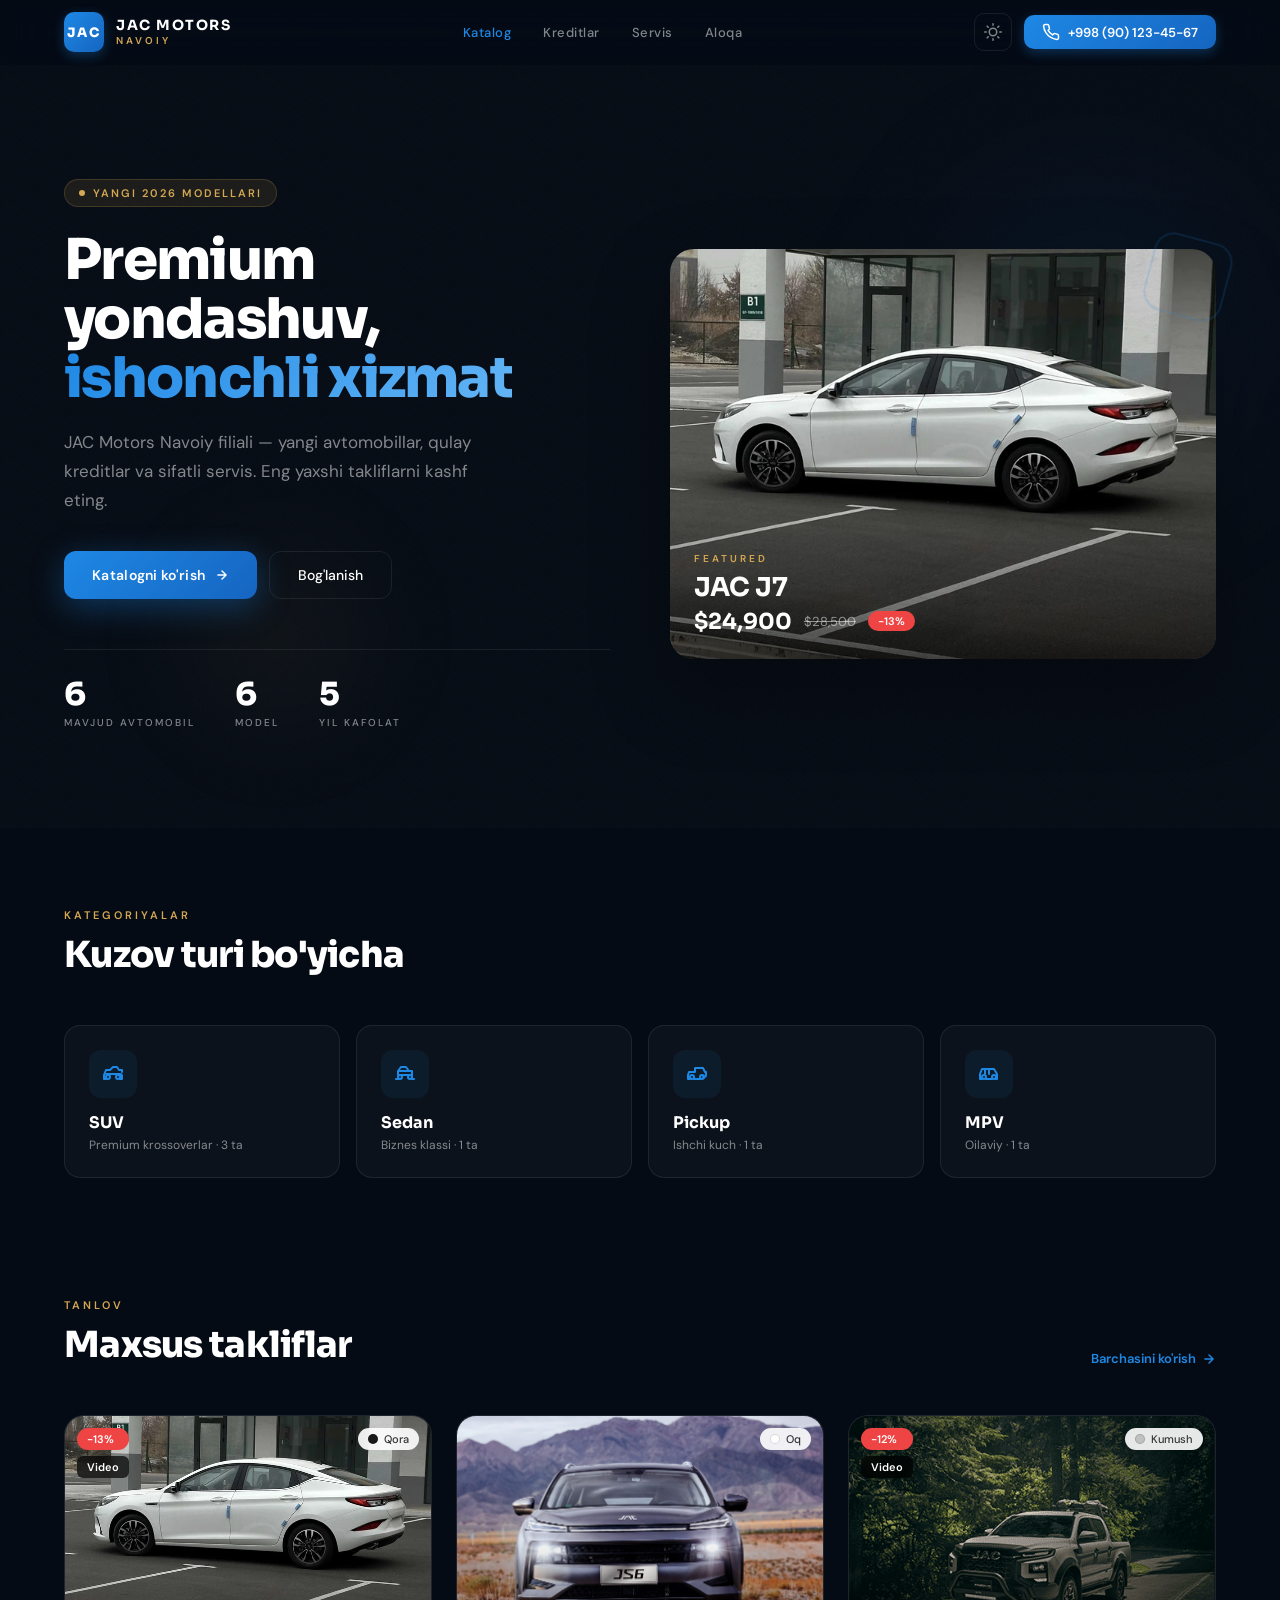
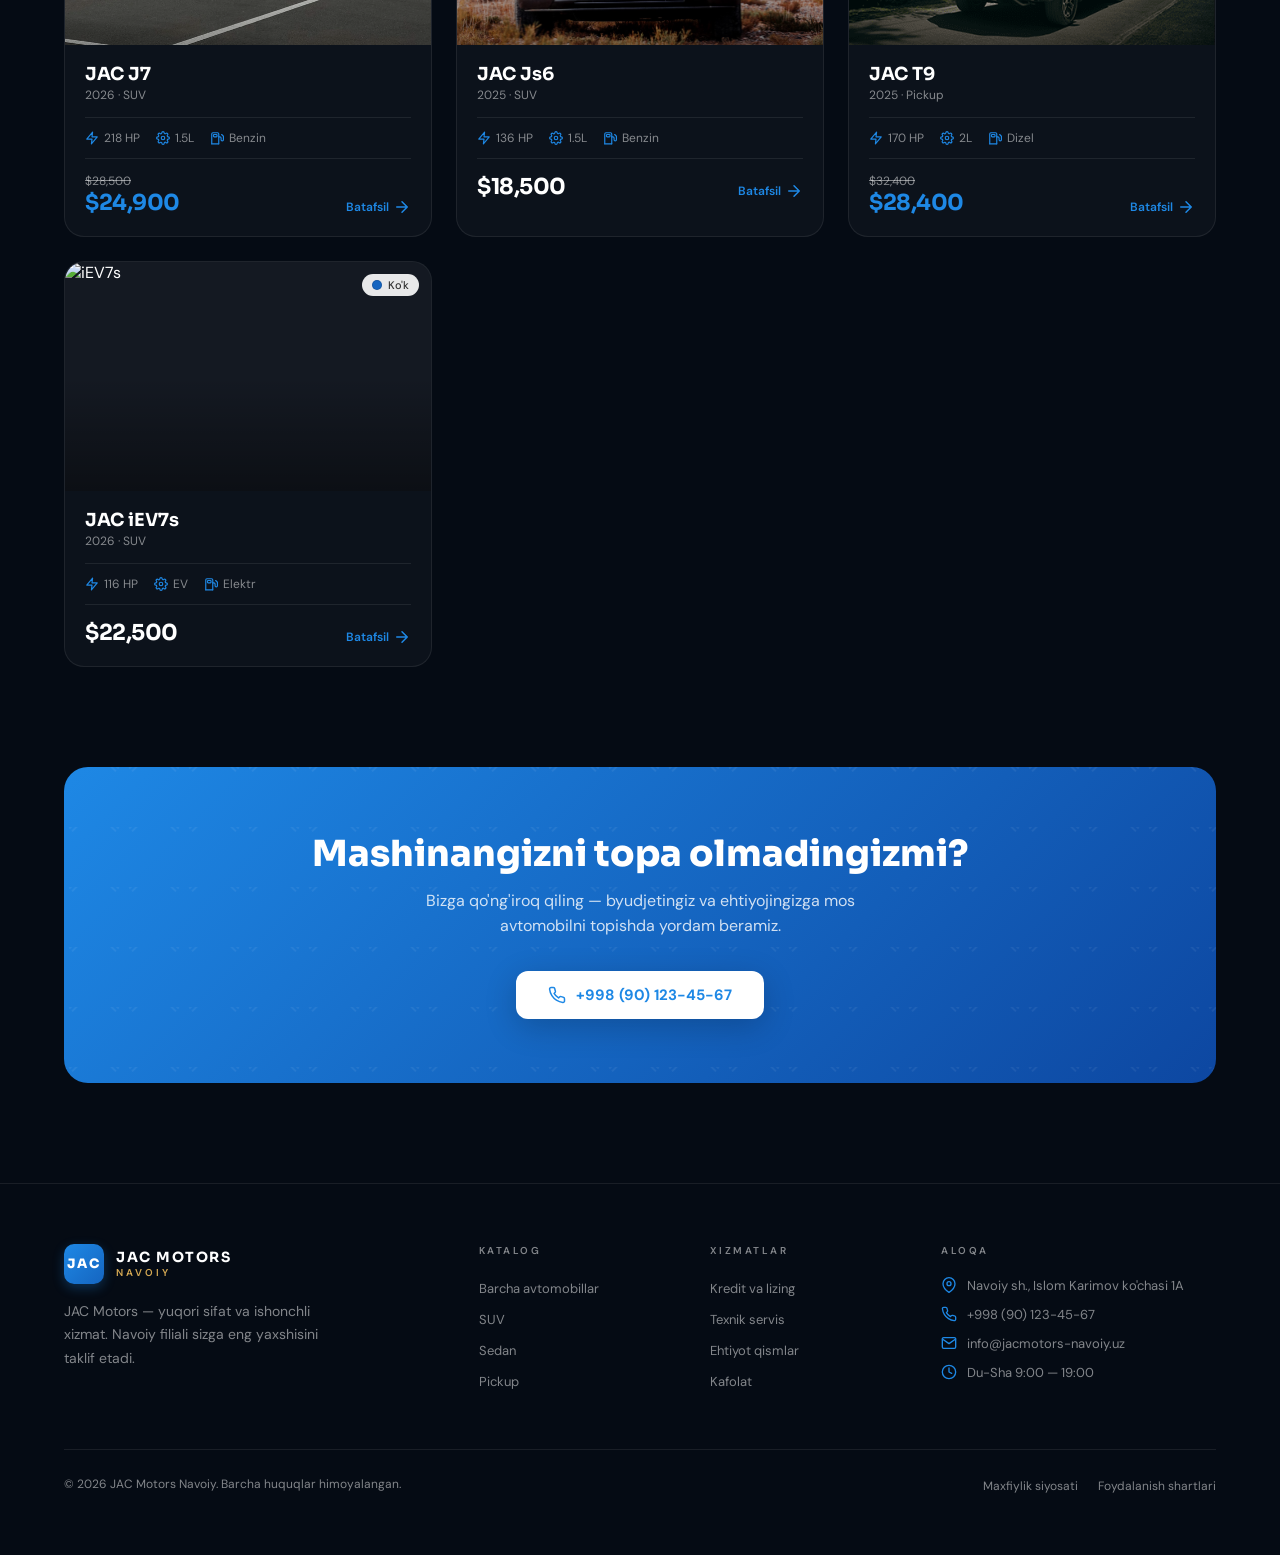
==== index.html @ 4b91e2b8 "Initial commit" ====
<!DOCTYPE html>
<html lang="uz">
<head>
  <meta charset="UTF-8">
  <meta name="viewport" content="width=device-width, initial-scale=1.0">
  <title>JAC Motors Navoiy — Premium avtomobillar</title>
  <meta name="description" content="JAC Motors Navoiy filiali — yangi avtomobillar, kredit, lizing va sifatli xizmat.">
  <link rel="stylesheet" href="assets/css/style.css">
  <script>if(localStorage.getItem('theme')==='light')document.body.classList.add('light');</script>
</head>
<body>

  <!-- NAV -->
  <nav class="nav" id="nav">
    <div class="container nav-inner">
      <a href="index.html" class="logo">
        <div class="logo-icon"><span>JAC</span></div>
        <div class="logo-text"><p>JAC MOTORS</p><p>NAVOIY</p></div>
      </a>
      <div class="nav-links">
        <a href="catalog.html" class="active">Katalog</a>
        <a href="#">Kreditlar</a>
        <a href="#">Servis</a>
        <a href="#">Aloqa</a>
      </div>
      <div class="nav-right">
        <button class="theme-btn" id="theme-btn" onclick="toggleTheme()"></button>
        <a href="tel:+998901234567" class="phone-btn" id="phone-btn"></a>
        <button class="mobile-toggle" onclick="toggleMobileMenu()" id="menu-toggle"></button>
      </div>
    </div>
    <div class="container"><div class="mobile-menu" id="mobile-menu">
      <a href="catalog.html" class="active">Katalog</a>
      <a href="#">Kreditlar</a>
      <a href="#">Servis</a>
      <a href="#">Aloqa</a>
    </div></div>
  </nav>

  <!-- HERO -->
  <section class="hero">
    <div class="hero-orb hero-orb-1"></div>
    <div class="hero-orb hero-orb-2"></div>
    <div class="noise-overlay"></div>
    <div class="container">
      <div class="hero-grid">
        <div>
          <div class="anim-1">
            <div class="hero-badge"><span class="dot"></span><span>YANGI 2026 MODELLARI</span></div>
          </div>
          <h1 class="anim-2">Premium<br>yondashuv,<br><span class="gradient">ishonchli xizmat</span></h1>
          <p class="hero-desc anim-3">JAC Motors Navoiy filiali — yangi avtomobillar, qulay kreditlar va sifatli servis. Eng yaxshi takliflarni kashf eting.</p>
          <div class="hero-buttons anim-4">
            <a href="catalog.html" class="btn-primary">Katalogni ko'rish <svg class="icon icon-sm" viewBox="0 0 24 24"><path d="M5 12h14M12 5l7 7-7 7" stroke="currentColor" fill="none" stroke-width="2.5" stroke-linecap="round" stroke-linejoin="round"/></svg></a>
            <a href="tel:+998901234567" class="btn-outline">Bog'lanish</a>
          </div>
          <div class="hero-stats anim-5">
            <div><p class="stat-val" id="stat-total">6</p><p class="stat-lbl">MAVJUD AVTOMOBIL</p></div>
            <div><p class="stat-val">6</p><p class="stat-lbl">MODEL</p></div>
            <div><p class="stat-val">5</p><p class="stat-lbl">YIL KAFOLAT</p></div>
          </div>
        </div>
        <div style="position:relative">
          <div class="hero-image">
            <img id="hero-img" src="" alt="JAC JS6 Pro">
            <div class="overlay"></div>
            <div class="info">
              <p class="tag">FEATURED</p>
              <h3 id="hero-name">—</h3>
              <div class="price-row">
                <span class="price-new" id="hero-price">—</span>
                <span class="price-old" id="hero-old">—</span>
                <span class="disc-badge" id="hero-disc"></span>
              </div>
            </div>
          </div>
          <div class="hero-corner"></div>
        </div>
      </div>
    </div>
  </section>

  <!-- CATEGORIES -->
  <section style="padding:80px 0" class="reveal">
    <div class="container">
      <p class="section-label">KATEGORIYALAR</p>
      <h2 class="section-title" style="margin-bottom:48px">Kuzov turi bo'yicha</h2>
      <div class="cat-grid" id="cat-grid"></div>
    </div>
  </section>

  <!-- FEATURED CARS -->
  <section style="padding:40px 0 100px" class="reveal">
    <div class="container">
      <div style="display:flex;justify-content:space-between;align-items:flex-end;margin-bottom:48px;flex-wrap:wrap;gap:12px">
        <div><p class="section-label">TANLOV</p><h2 class="section-title">Maxsus takliflar</h2></div>
        <a href="catalog.html" style="font-size:13px;color:var(--accent);font-weight:600;display:flex;align-items:center;gap:6px">
          Barchasini ko'rish <svg class="icon icon-sm" viewBox="0 0 24 24"><path d="M5 12h14M12 5l7 7-7 7" stroke="currentColor" fill="none" stroke-width="2.5" stroke-linecap="round" stroke-linejoin="round"/></svg>
        </a>
      </div>
      <div class="cars-grid" id="featured-grid"></div>
    </div>
  </section>

  <!-- CTA -->
  <section style="padding:0 0 100px" class="reveal">
    <div class="container">
      <div class="cta">
        <div class="cta-pattern"></div>
        <h2>Mashinangizni topa olmadingizmi?</h2>
        <p>Bizga qo'ng'iroq qiling — byudjetingiz va ehtiyojingizga mos avtomobilni topishda yordam beramiz.</p>
        <a href="tel:+998901234567" class="cta-btn" id="cta-btn"></a>
      </div>
    </div>
  </section>

  <!-- FOOTER -->
  <footer class="footer">
    <div class="container">
      <div class="footer-grid">
        <div>
          <div class="logo" style="margin-bottom:16px">
            <div class="logo-icon"><span>JAC</span></div>
            <div class="logo-text"><p>JAC MOTORS</p><p>NAVOIY</p></div>
          </div>
          <p style="font-size:14px;color:var(--text-muted);line-height:1.7;max-width:280px">JAC Motors — yuqori sifat va ishonchli xizmat. Navoiy filiali sizga eng yaxshisini taklif etadi.</p>
        </div>
        <div>
          <h4>KATALOG</h4>
          <ul><li><a href="catalog.html">Barcha avtomobillar</a></li><li><a href="catalog.html?body_type=suv">SUV</a></li><li><a href="catalog.html?body_type=sedan">Sedan</a></li><li><a href="catalog.html?body_type=pickup">Pickup</a></li></ul>
        </div>
        <div>
          <h4>XIZMATLAR</h4>
          <ul><li><a href="#">Kredit va lizing</a></li><li><a href="#">Texnik servis</a></li><li><a href="#">Ehtiyot qismlar</a></li><li><a href="#">Kafolat</a></li></ul>
        </div>
        <div>
          <h4>ALOQA</h4>
          <ul class="footer-contact" id="footer-contact"></ul>
        </div>
      </div>
      <div class="footer-bottom">
        <p>&copy; 2026 JAC Motors Navoiy. Barcha huquqlar himoyalangan.</p>
        <div><a href="#">Maxfiylik siyosati</a><a href="#">Foydalanish shartlari</a></div>
      </div>
    </div>
  </footer>

  <script src="assets/js/icons.js"></script>
  <script src="assets/js/data.js"></script>
  <script src="assets/js/main.js"></script>
  <script>
    document.addEventListener('DOMContentLoaded', () => {
      // Nav buttons
      document.getElementById('phone-btn').innerHTML = `${icon('phone')} <span class="phone-text">+998 (90) 123-45-67</span>`;
      document.getElementById('menu-toggle').innerHTML = icon('menu');
      document.getElementById('cta-btn').innerHTML = `${icon('phone')} +998 (90) 123-45-67`;

      // Hero featured car
      const hero = CARS.find(c => c.featured);
      if (hero) {
        document.getElementById('hero-img').src = hero.img;
        document.getElementById('hero-name').textContent = `${hero.brand} ${hero.model}`;
        document.getElementById('hero-price').textContent = fmt(finalPrice(hero));
        document.getElementById('hero-old').textContent = hero.discount ? fmt(hero.price) : '';
        document.getElementById('hero-disc').textContent = hero.discount ? `−${disc(hero)}%` : '';
        if (!hero.discount) document.getElementById('hero-disc').style.display = 'none';
      }

      // Categories with SVG icons
      const cats = [
        { name:"SUV", slug:"suv", desc:"Premium krossoverlar", icon:"suv", count: CARS.filter(c=>c.bodySlug==='suv').length },
        { name:"Sedan", slug:"sedan", desc:"Biznes klassi", icon:"sedan", count: CARS.filter(c=>c.bodySlug==='sedan').length },
        { name:"Pickup", slug:"pickup", desc:"Ishchi kuch", icon:"pickup", count: CARS.filter(c=>c.bodySlug==='pickup').length },
        { name:"MPV", slug:"mpv", desc:"Oilaviy", icon:"mpv", count: CARS.filter(c=>c.bodySlug==='mpv').length },
      ];
      document.getElementById('cat-grid').innerHTML = cats.map(cat => `
        <a href="catalog.html?body_type=${cat.slug}" class="cat-card">
          <div class="cat-icon">${icon(cat.icon)}</div>
          <h3>${cat.name}</h3>
          <p>${cat.desc} · ${cat.count} ta</p>
        </a>
      `).join('');

      // Featured cars
      document.getElementById('featured-grid').innerHTML =
        CARS.filter(c => c.featured).slice(0, 6).map(renderCarCard).join('');

      // Footer contact with SVG icons
      document.getElementById('footer-contact').innerHTML = `
        <li>${icon('mapPin')} Navoiy sh., Islom Karimov ko'chasi 1A</li>
        <li>${icon('phone')} <a href="tel:+998901234567">+998 (90) 123-45-67</a></li>
        <li>${icon('mail')} <a href="mailto:info@jacmotors-navoiy.uz">info@jacmotors-navoiy.uz</a></li>
        <li>${icon('clock')} Du-Sha 9:00 — 19:00</li>
      `;
    });
  </script>
</body>
</html>
---- assets/css/style.css ----
/* ===== JAC Motors Navoiy — Premium Design V2 ===== */
/* Sora (headings) + DM Sans (body) */

@import url('https://fonts.googleapis.com/css2?family=Sora:wght@400;500;600;700;800&family=DM+Sans:ital,wght@0,400;0,500;0,600;0,700;1,400&display=swap');

:root {
  --font-head: 'Sora', sans-serif;
  --font-body: 'DM Sans', sans-serif;
  /* Dark theme (default) */
  --bg: #050B14; --bg2: #0A1628; --card-bg: rgba(255,255,255,0.03);
  --text: #FFFFFF; --text-muted: rgba(255,255,255,0.5);
  --accent: #1E88E5; --accent-light: #64B5F6; --accent-dark: #1565C0;
  --gold: #D4A853; --gold-dim: rgba(212,168,83,0.1);
  --border: rgba(255,255,255,0.08); --img-bg: rgba(255,255,255,0.03);
  --nav-bg: rgba(5,11,20,0.85);
  --danger: #ef4444; --success: #10b981;
}
.light {
  --bg: #F8F9FC; --bg2: #FFFFFF; --card-bg: #FFFFFF;
  --text: #0A1628; --text-muted: rgba(10,22,40,0.5);
  --accent: #1E88E5; --accent-light: #1565C0; --accent-dark: #0D47A1;
  --gold: #B8860B; --gold-dim: rgba(212,168,83,0.12);
  --border: rgba(10,22,40,0.08); --img-bg: #F0F2F5;
  --nav-bg: rgba(255,255,255,0.85);
}

* { margin: 0; padding: 0; box-sizing: border-box; }
html { scroll-behavior: smooth; }
body {
  background: var(--bg); color: var(--text);
  font-family: var(--font-body);
  transition: background 0.4s, color 0.4s;
  min-height: 100vh;
}
a { text-decoration: none; color: inherit; }
img { display: block; max-width: 100%; }
ul { list-style: none; }
button { font-family: var(--font-body); }
::-webkit-scrollbar { width: 6px; }
::-webkit-scrollbar-track { background: transparent; }
::-webkit-scrollbar-thumb { background: rgba(128,128,128,0.3); border-radius: 3px; }

/* === ICON SYSTEM === */
.icon {
  width: 18px; height: 18px; flex-shrink: 0;
  stroke: currentColor; fill: none;
  stroke-width: 2; stroke-linecap: round; stroke-linejoin: round;
}
.icon-sm { width: 14px; height: 14px; }
.icon-md { width: 20px; height: 20px; }
.icon-lg { width: 24px; height: 24px; }

/* === ANIMATIONS === */
@keyframes float { 0%,100% { transform: translateY(0); } 50% { transform: translateY(-8px); } }
@keyframes fadeUp { from { opacity: 0; transform: translateY(30px); } to { opacity: 1; transform: translateY(0); } }
@keyframes fadeRight { from { opacity: 0; transform: translateX(40px); } to { opacity: 1; transform: translateX(0); } }
@keyframes pulseGlow { 0%,100% { box-shadow: 0 0 8px rgba(30,136,229,0.3); } 50% { box-shadow: 0 0 20px rgba(30,136,229,0.6); } }

.reveal { opacity: 0; transform: translateY(30px); transition: all 0.7s cubic-bezier(0.16,1,0.3,1); }
.reveal.visible { opacity: 1; transform: translateY(0); }
.anim-1 { animation: fadeUp 0.8s cubic-bezier(0.16,1,0.3,1) 0s both; }
.anim-2 { animation: fadeUp 0.8s cubic-bezier(0.16,1,0.3,1) 0.1s both; }
.anim-3 { animation: fadeUp 0.8s cubic-bezier(0.16,1,0.3,1) 0.2s both; }
.anim-4 { animation: fadeUp 0.8s cubic-bezier(0.16,1,0.3,1) 0.3s both; }
.anim-5 { animation: fadeUp 0.8s cubic-bezier(0.16,1,0.3,1) 0.5s both; }

/* === LAYOUT === */
.container { max-width: 1200px; margin: 0 auto; padding: 0 24px; }

/* === NAV === */
.nav {
  position: fixed; top: 0; left: 0; right: 0; z-index: 50;
  background: var(--nav-bg); backdrop-filter: blur(20px) saturate(180%);
  -webkit-backdrop-filter: blur(20px) saturate(180%);
  border-bottom: 1px solid transparent; transition: border-color 0.3s;
}
.nav.scrolled { border-bottom-color: var(--border); }
.nav-inner { display: flex; justify-content: space-between; align-items: center; height: 64px; }
.logo { display: flex; align-items: center; gap: 12px; }
.logo-icon {
  width: 40px; height: 40px; border-radius: 10px;
  background: linear-gradient(135deg, var(--accent), var(--accent-dark));
  display: flex; align-items: center; justify-content: center;
  box-shadow: 0 4px 12px rgba(30,136,229,0.3);
}
.logo-icon span { color: #fff; font-family: var(--font-head); font-weight: 800; font-size: 13px; letter-spacing: 2px; }
.logo-text p:first-child { font-family: var(--font-head); font-size: 14px; font-weight: 700; letter-spacing: 1.5px; line-height: 1.2; }
.logo-text p:last-child { font-size: 10px; letter-spacing: 3px; color: var(--gold); font-weight: 600; }
.nav-links { display: flex; gap: 32px; }
.nav-links a { font-size: 13px; font-weight: 500; color: var(--text-muted); transition: color 0.2s; letter-spacing: 0.5px; }
.nav-links a:hover, .nav-links a.active { color: var(--accent); }
.nav-right { display: flex; align-items: center; gap: 12px; }
.theme-btn {
  width: 38px; height: 38px; border-radius: 10px; border: 1px solid var(--border);
  background: transparent; cursor: pointer; color: var(--text-muted);
  display: flex; align-items: center; justify-content: center; transition: all 0.2s;
}
.theme-btn:hover { background: var(--border); color: var(--text); }
.phone-btn {
  display: inline-flex; align-items: center; gap: 8px;
  padding: 8px 18px; border-radius: 10px;
  background: linear-gradient(135deg, var(--accent), var(--accent-dark));
  color: #fff; font-size: 13px; font-weight: 600;
  box-shadow: 0 4px 12px rgba(30,136,229,0.3); transition: all 0.2s;
}
.phone-btn:hover { box-shadow: 0 6px 20px rgba(30,136,229,0.4); transform: translateY(-1px); }

.badge-video {
  display: inline-flex;
  align-items: center;
  gap: 4px;
  background: rgba(0, 0, 0, 0.7);
  color: #fff;
  font-size: 11px;
  font-weight: 600;
  padding: 4px 10px;
  border-radius: 6px;
  backdrop-filter: blur(4px);
}

.badge-video svg {
  width: 12px;
  height: 12px;
}

#main-media {
  width: 100%;
  height: 100%;
}

#main-media img,
#main-media video {
  border-radius: inherit;
}

/* Video thumbnail overlay */
.thumb-video-wrap {
  position: relative;
  width: 100%;
  height: 100%;
}

.thumb-play {
  position: absolute;
  inset: 0;
  display: flex;
  align-items: center;
  justify-content: center;
  background: rgba(0, 0, 0, 0.45);
  border-radius: inherit;
  color: #fff;
  transition: background 0.2s;
}

.thumb-play svg {
  width: 18px;
  height: 18px;
}

.thumb:hover .thumb-play {
  background: rgba(0, 0, 0, 0.3);
}

/* Mobile menu */
.mobile-toggle { display: none; width: 38px; height: 38px; border-radius: 10px; border: 1px solid var(--border); background: transparent; cursor: pointer; color: var(--text); align-items: center; justify-content: center; }
.mobile-menu { display: none; padding: 0 0 16px; }
.mobile-menu a { display: block; padding: 10px 0; font-size: 14px; color: var(--text-muted); border-bottom: 1px solid var(--border); }
.mobile-menu a.active { color: var(--accent); }
.mobile-menu.open { display: block; }

/* === BUTTONS === */
.btn-primary {
  display: inline-flex; align-items: center; gap: 10px;
  padding: 14px 28px; border-radius: 12px; border: none;
  background: linear-gradient(135deg, var(--accent), var(--accent-dark));
  color: #fff; font-size: 14px; font-weight: 600; cursor: pointer;
  font-family: var(--font-body); letter-spacing: 0.3px;
  box-shadow: 0 8px 32px rgba(30,136,229,0.35); transition: all 0.3s;
}
.btn-primary:hover { box-shadow: 0 12px 40px rgba(30,136,229,0.45); transform: translateY(-2px); }
.btn-outline {
  display: inline-flex; align-items: center; gap: 8px;
  padding: 14px 28px; border-radius: 12px;
  border: 1px solid var(--border); background: transparent;
  color: var(--text); font-size: 14px; font-weight: 500; cursor: pointer;
  font-family: var(--font-body); transition: all 0.2s;
}
.btn-outline:hover { background: var(--border); }
.btn-sm { padding: 10px 20px; font-size: 13px; border-radius: 10px; }
.btn-block { width: 100%; justify-content: center; }

/* === SECTION LABELS === */
.section-label { font-size: 11px; letter-spacing: 3px; color: var(--gold); font-weight: 600; margin-bottom: 10px; font-family: var(--font-body); }
.section-title { font-family: var(--font-head); font-size: 36px; font-weight: 800; letter-spacing: -0.02em; }

/* === HERO === */
.hero { position: relative; min-height: 92vh; display: flex; align-items: center; overflow: hidden; padding-top: 80px; }
.hero-grid { display: grid; grid-template-columns: 1fr 1fr; gap: 60px; align-items: center; }
.hero-badge {
  display: inline-flex; align-items: center; gap: 8px;
  padding: 6px 14px; border-radius: 30px;
  background: var(--gold-dim); border: 1px solid rgba(212,168,83,0.2); margin-bottom: 24px;
}
.hero-badge .dot { width: 6px; height: 6px; border-radius: 50%; background: var(--gold); animation: pulseGlow 2s ease-in-out infinite; }
.hero-badge span { font-size: 11px; font-weight: 600; letter-spacing: 2px; color: var(--gold); }
.hero h1 { font-family: var(--font-head); font-size: clamp(36px,5vw,56px); font-weight: 800; line-height: 1.05; letter-spacing: -0.03em; }
.hero h1 .gradient { background: linear-gradient(135deg, var(--accent), var(--accent-light)); -webkit-background-clip: text; -webkit-text-fill-color: transparent; }
.hero-desc { font-size: 17px; line-height: 1.7; color: var(--text-muted); max-width: 420px; margin-top: 20px; }
.hero-buttons { display: flex; gap: 12px; margin-top: 36px; flex-wrap: wrap; }
.hero-stats { display: flex; gap: 40px; margin-top: 50px; padding-top: 28px; border-top: 1px solid var(--border); }
.hero-stats .stat-val { font-family: var(--font-head); font-size: 32px; font-weight: 800; letter-spacing: -0.02em; line-height: 1; }
.hero-stats .stat-lbl { font-size: 10px; letter-spacing: 2px; color: var(--text-muted); margin-top: 6px; font-weight: 500; }
.hero-image {
  position: relative; border-radius: 24px; overflow: hidden;
  box-shadow: 0 32px 80px rgba(0,0,0,0.3);
  animation: fadeRight 1s cubic-bezier(0.16,1,0.3,1) 0.3s both;
}
.hero-image img { width: 100%; aspect-ratio: 4/3; object-fit: cover; }
.hero-image .overlay { position: absolute; inset: 0; background: linear-gradient(to top, rgba(0,0,0,0.7) 0%, transparent 50%); }
.hero-image .info { position: absolute; bottom: 24px; left: 24px; right: 24px; }
.hero-image .info .tag { font-size: 10px; letter-spacing: 3px; color: var(--gold); font-weight: 600; margin-bottom: 6px; }
.hero-image .info h3 { font-family: var(--font-head); font-size: 26px; font-weight: 700; color: #fff; margin-bottom: 4px; }
.hero-image .info .price-row { display: flex; align-items: center; gap: 12px; }
.hero-image .info .price-new { font-size: 22px; font-weight: 700; color: #fff; font-family: var(--font-head); }
.hero-image .info .price-old { font-size: 13px; color: rgba(255,255,255,0.5); text-decoration: line-through; }
.hero-image .info .disc-badge { padding: 3px 10px; background: var(--danger); color: #fff; font-size: 11px; font-weight: 600; border-radius: 20px; }
.hero-orb { position: absolute; border-radius: 50%; filter: blur(60px); pointer-events: none; animation: float 8s ease-in-out infinite; }
.hero-orb-1 { top: 10%; right: -5%; width: 500px; height: 500px; background: radial-gradient(circle, rgba(30,136,229,0.08) 0%, transparent 70%); }
.hero-orb-2 { bottom: 5%; left: 10%; width: 300px; height: 300px; background: radial-gradient(circle, rgba(212,168,83,0.06) 0%, transparent 70%); animation-delay: 2s; filter: blur(40px); }
.noise-overlay {
  position: absolute; inset: 0; opacity: 0.03; pointer-events: none;
  background-image: url("data:image/svg+xml,%3Csvg viewBox='0 0 256 256' xmlns='http://www.w3.org/2000/svg'%3E%3Cfilter id='n'%3E%3CfeTurbulence type='fractalNoise' baseFrequency='0.9' numOctaves='4' stitchTiles='stitch'/%3E%3C/filter%3E%3Crect width='100%25' height='100%25' filter='url(%23n)' opacity='1'/%3E%3C/svg%3E");
  background-size: 128px;
}
.hero-corner { position: absolute; top: -12px; right: -12px; width: 80px; height: 80px; border-radius: 20px; border: 2px solid var(--accent); opacity: 0.15; transform: rotate(15deg); }

/* === CATEGORY CARDS === */
.cat-grid { display: grid; grid-template-columns: repeat(4, 1fr); gap: 16px; }
.cat-card {
  padding: 24px; border-radius: 16px; cursor: pointer;
  border: 1px solid var(--border); background: var(--card-bg); transition: all 0.3s ease;
}
.cat-card:hover { border-color: var(--accent); transform: translateY(-4px); }
.cat-icon {
  width: 48px; height: 48px; border-radius: 12px; margin-bottom: 14px;
  background: rgba(30,136,229,0.08); color: var(--accent);
  display: flex; align-items: center; justify-content: center; transition: transform 0.3s;
}
.cat-card:hover .cat-icon { transform: scale(1.1); }
.cat-card h3 { font-family: var(--font-head); font-size: 16px; font-weight: 700; margin-bottom: 4px; }
.cat-card p { font-size: 12px; color: var(--text-muted); }

/* === CAR CARDS === */
.cars-grid { display: grid; grid-template-columns: repeat(3, 1fr); gap: 24px; }
.car-card {
  border-radius: 20px; overflow: hidden; cursor: pointer;
  border: 1px solid var(--border); background: var(--card-bg);
  transition: all 0.4s cubic-bezier(0.16,1,0.3,1);
}
.car-card:hover { border-color: var(--accent); transform: translateY(-6px); box-shadow: 0 20px 60px rgba(30,136,229,0.15); }
.car-card .img-wrap { position: relative; aspect-ratio: 16/10; overflow: hidden; background: var(--img-bg); }
.car-card .img-wrap img { width: 100%; height: 100%; object-fit: cover; transition: transform 0.7s cubic-bezier(0.16,1,0.3,1); }
.car-card:hover .img-wrap img { transform: scale(1.08); }
.car-card .img-grad { position: absolute; inset: 0; background: linear-gradient(to top, rgba(0,0,0,0.4) 0%, transparent 50%); pointer-events: none; }
.car-card .badges { position: absolute; top: 12px; left: 12px; display: flex; flex-direction: column; gap: 6px; }
.badge-disc { padding: 4px 10px; background: var(--danger); color: #fff; font-size: 11px; font-weight: 600; border-radius: 20px; font-family: var(--font-body); }
.badge-body { padding: 4px 10px; background: rgba(255,255,255,0.9); backdrop-filter: blur(8px); color: #1a1a1a; font-size: 11px; font-weight: 500; border-radius: 20px; font-family: var(--font-body); }
.badge-new { padding: 4px 10px; background: rgba(16,185,129,0.9); color: #fff; font-size: 11px; font-weight: 600; border-radius: 20px; font-family: var(--font-body); }
.car-card .color-dot { position: absolute; top: 12px; right: 12px; display: flex; align-items: center; gap: 6px; padding: 4px 10px; background: rgba(255,255,255,0.9); backdrop-filter: blur(8px); border-radius: 20px; }
.car-card .color-dot .dot { width: 10px; height: 10px; border-radius: 50%; border: 1px solid rgba(0,0,0,0.15); }
.car-card .color-dot .name { font-size: 11px; font-weight: 500; color: #333; }
.car-card .card-body { padding: 18px 20px 20px; }
.car-card .card-body h3 { font-family: var(--font-head); font-size: 18px; font-weight: 700; }
.car-card .meta { font-size: 12px; color: var(--text-muted); margin-top: 2px; }
.car-card .specs { display: flex; gap: 16px; margin: 14px 0; padding: 12px 0; border-top: 1px solid var(--border); border-bottom: 1px solid var(--border); }
.car-card .specs span { font-size: 12px; color: var(--text-muted); display: flex; align-items: center; gap: 5px; }
.car-card .specs .icon { width: 14px; height: 14px; color: var(--accent); }
.car-card .price-row { display: flex; justify-content: space-between; align-items: flex-end; }
.car-card .old-price { font-size: 12px; color: var(--text-muted); text-decoration: line-through; margin: 0; }
.car-card .final-price { font-size: 22px; font-weight: 700; font-family: var(--font-head); letter-spacing: -0.02em; margin: 0; }
.car-card .final-price.discounted { color: var(--accent); }
.car-card .detail-link { font-size: 12px; color: var(--accent); font-weight: 600; display: flex; align-items: center; gap: 4px; transition: transform 0.3s; }
.car-card:hover .detail-link { transform: translateX(4px); }

/* === CTA === */
.cta {
  position: relative; border-radius: 24px; overflow: hidden;
  padding: 64px 48px; text-align: center;
  background: linear-gradient(135deg, var(--accent), #0D47A1);
}
.cta-pattern {
  position: absolute; inset: 0; opacity: 0.06;
  background-image: url("data:image/svg+xml,%3Csvg width='60' height='60' viewBox='0 0 60 60' xmlns='http://www.w3.org/2000/svg'%3E%3Cpath d='M54.627 0l.83.828-1.415 1.415L51.8 0h2.827zM5.373 0l-.83.828L5.96 2.243 8.2 0H5.374zM48.97 0l3.657 3.657-1.414 1.414L46.143 0h2.828zM11.03 0L7.372 3.657 8.787 5.07 13.857 0H11.03z' fill='%23ffffff' fill-rule='evenodd'/%3E%3C/svg%3E");
}
.cta h2 { font-family: var(--font-head); font-size: 36px; font-weight: 800; color: #fff; margin-bottom: 12px; position: relative; }
.cta p { font-size: 16px; color: rgba(255,255,255,0.8); max-width: 500px; margin: 0 auto 32px; line-height: 1.6; position: relative; }
.cta-btn {
  display: inline-flex; align-items: center; gap: 10px;
  padding: 14px 32px; border-radius: 12px;
  background: #fff; color: var(--accent);
  font-size: 15px; font-weight: 700;
  box-shadow: 0 8px 32px rgba(0,0,0,0.2); position: relative; transition: all 0.2s;
}
.cta-btn:hover { transform: translateY(-2px); box-shadow: 0 12px 40px rgba(0,0,0,0.3); }

/* === FOOTER === */
.footer { border-top: 1px solid var(--border); padding: 60px 0; }
.footer-grid { display: grid; grid-template-columns: 2fr 1fr 1fr 1.5fr; gap: 48px; }
.footer h4 { font-size: 10px; letter-spacing: 2.5px; color: var(--text-muted); margin-bottom: 20px; font-weight: 600; }
.footer li { margin-bottom: 10px; }
.footer li a { font-size: 13px; color: var(--text-muted); transition: color 0.2s; }
.footer li a:hover { color: var(--accent); }
.footer-contact li { display: flex; align-items: center; gap: 10px; margin-bottom: 12px; font-size: 13px; color: var(--text-muted); }
.footer-contact .icon { color: var(--accent); width: 16px; height: 16px; }
.footer-bottom {
  margin-top: 48px; padding-top: 24px; border-top: 1px solid var(--border);
  display: flex; justify-content: space-between; align-items: center; flex-wrap: wrap; gap: 12px;
}
.footer-bottom p { font-size: 12px; color: var(--text-muted); }
.footer-bottom a { font-size: 12px; color: var(--text-muted); margin-left: 20px; transition: color 0.2s; }
.footer-bottom a:hover { color: var(--accent); }

/* === FILTER (CATALOG) === */
.filter-panel {
  background: var(--card-bg); border: 1px solid var(--border); border-radius: 16px;
  padding: 24px; position: sticky; top: 80px;
}
.filter-panel label { display: block; font-size: 10px; letter-spacing: 2px; color: var(--text-muted); font-weight: 600; margin-bottom: 8px; }
.filter-panel select, .filter-panel input[type="text"], .filter-panel input[type="number"] {
  width: 100%; padding: 10px 14px; font-size: 13px; border-radius: 10px;
  border: 1px solid var(--border); background: var(--bg);
  color: var(--text); font-family: var(--font-body); transition: border-color 0.2s;
  -webkit-appearance: none;
}
.filter-panel select:focus, .filter-panel input:focus { border-color: var(--accent); outline: none; box-shadow: 0 0 0 3px rgba(30,136,229,0.1); }
.filter-group { margin-bottom: 20px; }
.filter-divider { border: none; border-top: 1px solid var(--border); margin: 20px 0; }
.radio-group { display: flex; gap: 8px; flex-wrap: wrap; }
.radio-group label { display: flex; align-items: center; gap: 6px; cursor: pointer; font-size: 13px; color: var(--text); letter-spacing: 0; font-weight: 400; margin-bottom: 0; }
.radio-group input { accent-color: var(--accent); }

/* === DETAIL PAGE === */
.breadcrumb { display: flex; align-items: center; gap: 8px; font-size: 13px; color: var(--text-muted); margin-bottom: 24px; }
.breadcrumb a:hover { color: var(--accent); }
.breadcrumb .sep { opacity: 0.3; }
.gallery { position: relative; border-radius: 24px; overflow: hidden; background: var(--img-bg); }
.gallery img { width: 100%; aspect-ratio: 16/10; object-fit: cover; }
.gallery-btn {
  position: absolute; top: 50%; transform: translateY(-50%);
  width: 44px; height: 44px; border-radius: 50%;
  background: rgba(255,255,255,0.9); border: none; cursor: pointer;
  display: flex; align-items: center; justify-content: center;
  box-shadow: 0 4px 12px rgba(0,0,0,0.15); transition: all 0.2s; color: #1a1a1a;
}
.gallery-btn:hover { background: #fff; transform: translateY(-50%) scale(1.05); }
.gallery-btn.prev { left: 16px; }
.gallery-btn.next { right: 16px; }
.thumbs { display: grid; gap: 8px; margin-top: 8px; }
.thumb {
  aspect-ratio: 4/3; border-radius: 10px; overflow: hidden; cursor: pointer;
  opacity: 0.5; transition: all 0.2s; border: 2px solid transparent;
}
.thumb.active { opacity: 1; border-color: var(--accent); }
.thumb:hover { opacity: 0.8; }
.thumb img { width: 100%; height: 100%; object-fit: cover; }

.info-card { background: var(--card-bg); border: 1px solid var(--border); border-radius: 20px; padding: 28px; }
.spec-table { width: 100%; }
.spec-table tr { border-bottom: 1px solid var(--border); }
.spec-table tr:last-child { border: none; }
.spec-table td { padding: 12px 0; font-size: 14px; }
.spec-table td:first-child { color: var(--text-muted); }
.spec-table td:last-child { font-weight: 600; text-align: right; }

.feature-card { background: var(--card-bg); border: 1px solid var(--border); border-radius: 16px; padding: 24px; }
.feature-card h3 { font-size: 11px; letter-spacing: 2px; color: var(--accent); font-weight: 600; margin-bottom: 16px; }
.feature-item { display: flex; align-items: center; gap: 10px; font-size: 14px; margin-bottom: 10px; }
.feature-item .icon { color: var(--accent); width: 16px; height: 16px; }

/* === EMPTY STATE === */
.empty-state { text-align: center; padding: 80px 20px; background: var(--card-bg); border: 1px solid var(--border); border-radius: 20px; }
.empty-state .icon { width: 64px; height: 64px; color: var(--text-muted); opacity: 0.3; margin: 0 auto 16px; }

/* === RESPONSIVE === */
@media (max-width: 1024px) {
  .hero-grid { grid-template-columns: 1fr; gap: 40px; }
  .cars-grid { grid-template-columns: repeat(2, 1fr); }
  .cat-grid { grid-template-columns: repeat(2, 1fr); }
  .footer-grid { grid-template-columns: 1fr 1fr; gap: 32px; }
  .nav-links { display: none; }
  .mobile-toggle { display: flex; }
}
@media (max-width: 640px) {
  .cars-grid { grid-template-columns: 1fr; }
  .cat-grid { grid-template-columns: 1fr 1fr; }
  .hero-stats { gap: 24px; }
  .hero-stats .stat-val { font-size: 24px; }
  .section-title { font-size: 28px; }
  .cta { padding: 40px 24px; }
  .cta h2 { font-size: 26px; }
  .footer-grid { grid-template-columns: 1fr; gap: 32px; }
  .phone-btn .phone-text { display: none; }
}
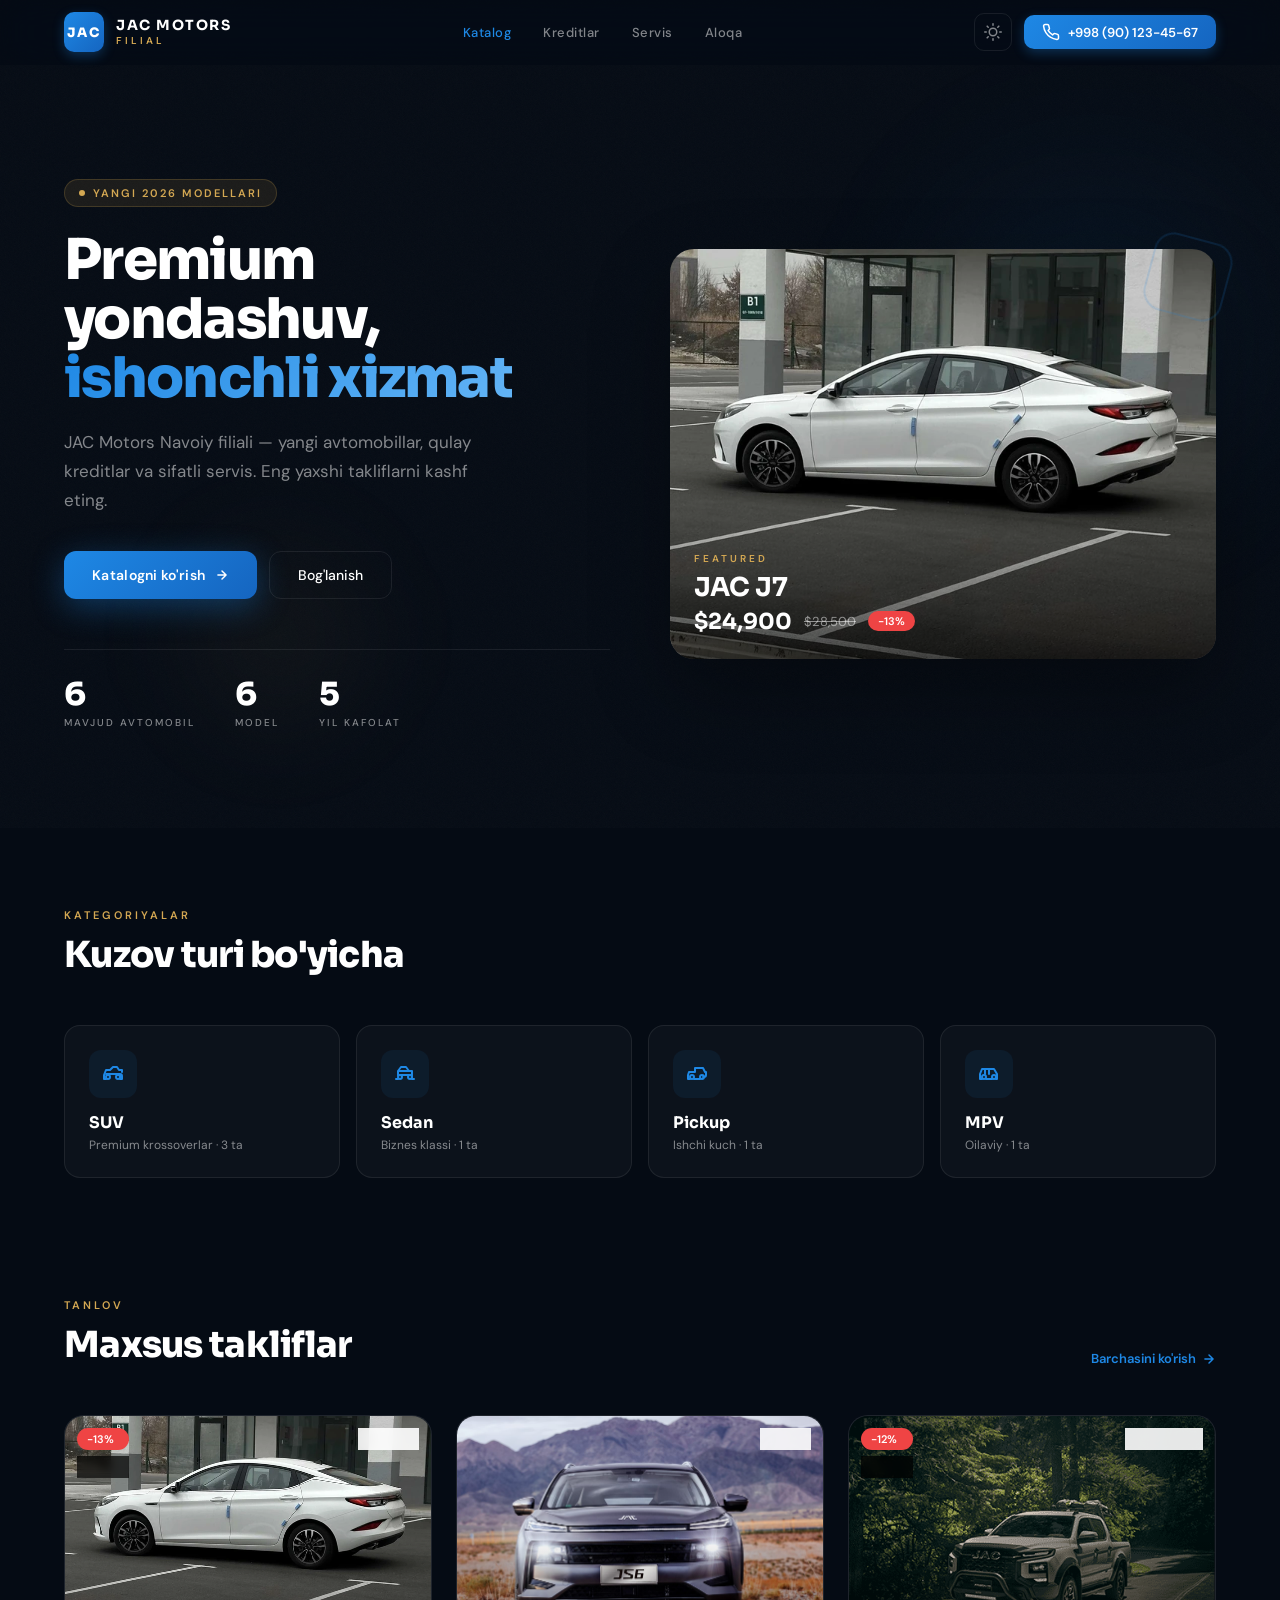
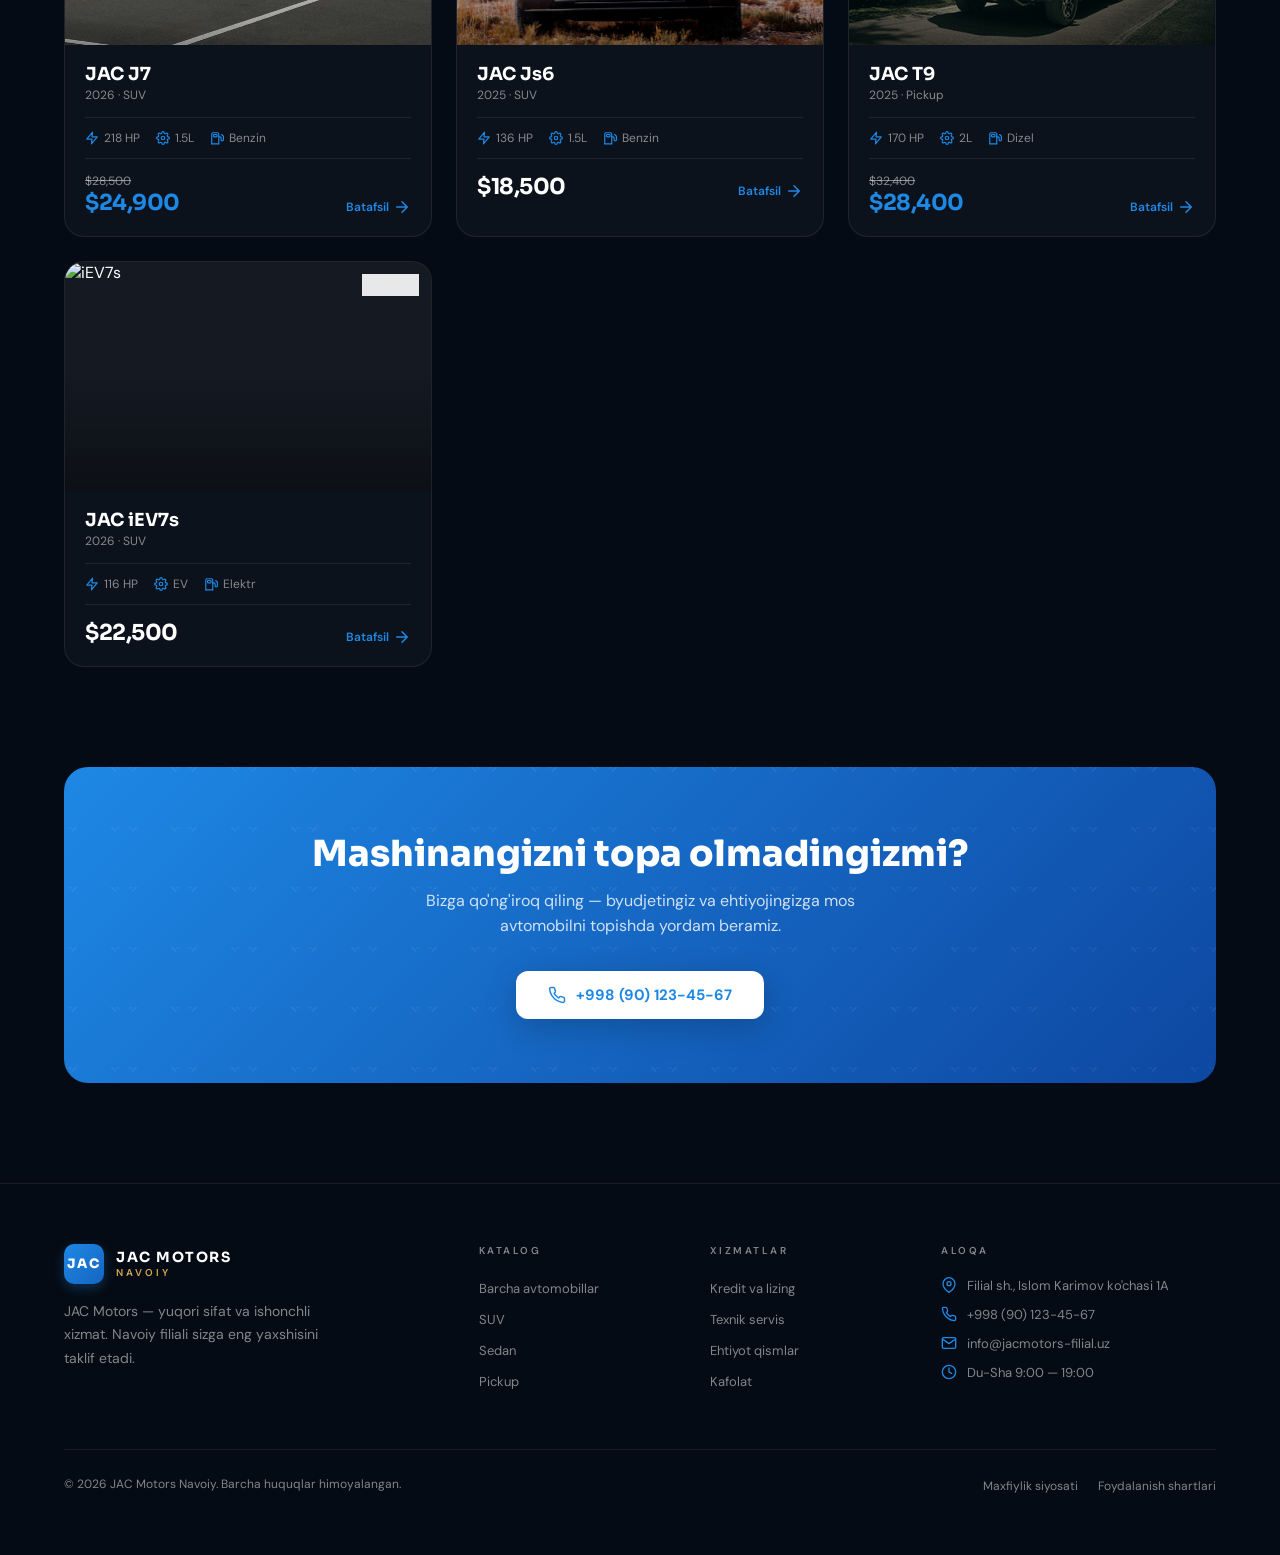
==== commit 7f0e41ef: "Commited" ====
--- a/index.html
+++ b/index.html
@@ -3,7 +3,7 @@
 <head>
   <meta charset="UTF-8">
   <meta name="viewport" content="width=device-width, initial-scale=1.0">
-  <title>JAC Motors Navoiy — Premium avtomobillar</title>
+  <title>JAC Motors Filial — Premium avtomobillar</title>
   <meta name="description" content="JAC Motors Navoiy filiali — yangi avtomobillar, kredit, lizing va sifatli xizmat.">
   <link rel="stylesheet" href="assets/css/style.css">
   <script>if(localStorage.getItem('theme')==='light')document.body.classList.add('light');</script>
@@ -15,7 +15,7 @@
     <div class="container nav-inner">
       <a href="index.html" class="logo">
         <div class="logo-icon"><span>JAC</span></div>
-        <div class="logo-text"><p>JAC MOTORS</p><p>NAVOIY</p></div>
+        <div class="logo-text"><p>JAC MOTORS</p><p>FILIAL</p></div>
       </a>
       <div class="nav-links">
         <a href="catalog.html" class="active">Katalog</a>
@@ -187,9 +187,9 @@
 
       // Footer contact with SVG icons
       document.getElementById('footer-contact').innerHTML = `
-        <li>${icon('mapPin')} Navoiy sh., Islom Karimov ko'chasi 1A</li>
+        <li>${icon('mapPin')} Filial sh., Islom Karimov ko'chasi 1A</li>
         <li>${icon('phone')} <a href="tel:+998901234567">+998 (90) 123-45-67</a></li>
-        <li>${icon('mail')} <a href="mailto:info@jacmotors-navoiy.uz">info@jacmotors-navoiy.uz</a></li>
+        <li>${icon('mail')} <a href="mailto:info@jacmotors-filial.uz">info@jacmotors-filial.uz</a></li>
         <li>${icon('clock')} Du-Sha 9:00 — 19:00</li>
       `;
     });
--- a/assets/css/style.css
+++ b/assets/css/style.css
@@ -381,6 +381,245 @@
 .empty-state { text-align: center; padding: 80px 20px; background: var(--card-bg); border: 1px solid var(--border); border-radius: 20px; }
 .empty-state .icon { width: 64px; height: 64px; color: var(--text-muted); opacity: 0.3; margin: 0 auto 16px; }
 
+/* ==========================================================
+   CATALOG & DETAIL — Layout classes + Responsive
+   style.css fayliga qo'shing
+   ========================================================== */
+
+/* --- Layout classes (inline style o'rniga) --- */
+.catalog-layout {
+  display: grid;
+  grid-template-columns: 260px 1fr;
+  gap: 32px;
+  margin-top: 32px;
+}
+
+.detail-layout {
+  display: grid;
+  grid-template-columns: 1fr 380px;
+  gap: 32px;
+  margin-bottom: 48px;
+}
+
+.specs-layout {
+  display: grid;
+  grid-template-columns: 1fr 1fr;
+  gap: 24px;
+  margin-bottom: 48px;
+}
+
+
+/* ============================
+   TABLET — max-width: 1024px
+   ============================ */
+@media (max-width: 1024px) {
+
+  /* CATALOG: sidebar ustiga, grid pastga */
+  .catalog-layout {
+    grid-template-columns: 1fr;
+    gap: 24px;
+  }
+
+  /* Filter panel — mobileda yashirish/ko'rsatish toggle */
+  #filter-toggle-btn {
+    display: flex !important;       /* HTML da display:none edi */
+  }
+
+  .filter-panel {
+    position: static;
+  }
+
+  /* Yashirish holati */
+  .filter-panel.panel-hidden {
+    display: none;
+  }
+
+  /* DETAIL: gallery to'liq kenglikda, sidebar pastda */
+  .detail-layout {
+    grid-template-columns: 1fr;
+    gap: 24px;
+  }
+
+  /* Sidebar info-card — mobilda to'liq kenglik */
+  .detail-layout > aside {
+    display: grid;
+    grid-template-columns: 1fr 1fr;
+    gap: 16px;
+  }
+
+  /* Specs + description yonma-yon qoladi tabletda */
+  .specs-layout {
+    grid-template-columns: 1fr 1fr;
+  }
+
+  .thumbs {
+    grid-template-columns: repeat(5, 1fr) !important;
+  }
+}
+
+
+/* ============================
+   MOBILE — max-width: 640px
+   ============================ */
+@media (max-width: 640px) {
+
+  /* ---- CATALOG ---- */
+  .catalog-layout {
+    gap: 16px;
+  }
+
+  .filter-panel {
+    padding: 16px;
+    border-radius: 12px;
+  }
+
+  /* Filtrdagi elementlar kattaroq tap target */
+  .filter-panel select,
+  .filter-panel input[type="text"],
+  .filter-panel input[type="number"] {
+    padding: 12px 14px;
+    font-size: 14px;
+  }
+
+  /* Narx inputlari ustma-ust bo'lmasin */
+  .filter-panel .filter-group div[style*="grid-template-columns: 1fr 1fr"] {
+    grid-template-columns: 1fr 1fr;
+  }
+
+  /* Sort dropdown to'liq kenglik */
+  #f-sort {
+    width: 100%;
+  }
+
+  /* ---- DETAIL ---- */
+  .detail-layout > aside {
+    grid-template-columns: 1fr;   /* sidebar cardlar ustma-ust */
+  }
+
+  .specs-layout {
+    grid-template-columns: 1fr;   /* specs va description ustma-ust */
+    gap: 16px;
+  }
+
+  /* Gallery */
+  .gallery {
+    border-radius: 14px;
+  }
+
+  .gallery-btn {
+    width: 36px;
+    height: 36px;
+  }
+  .gallery-btn.prev { left: 8px; }
+  .gallery-btn.next { right: 8px; }
+
+  .thumbs {
+    grid-template-columns: repeat(4, 1fr) !important;
+    gap: 6px;
+  }
+
+  .thumb {
+    border-radius: 8px;
+  }
+
+  /* Info card — padding kamaytirish */
+  .info-card {
+    padding: 18px;
+    border-radius: 14px;
+  }
+
+  /* Detail page da car name */
+  #car-name {
+    font-size: 22px !important;
+  }
+
+  /* Narx font-size */
+  #price-box p[style*="font-size:32px"] {
+    font-size: 26px !important;
+  }
+
+  /* Spec table */
+  .spec-table td {
+    padding: 10px 0;
+    font-size: 13px;
+  }
+
+  .spec-table td:first-child {
+    max-width: 130px;
+  }
+
+  /* Feature cards */
+  #features-grid {
+    grid-template-columns: 1fr !important;  /* inline minmax override */
+  }
+
+  .feature-card {
+    padding: 18px;
+    border-radius: 12px;
+  }
+
+  .feature-item {
+    font-size: 13px;
+    gap: 8px;
+  }
+
+  /* Breadcrumb scroll */
+  .breadcrumb {
+    font-size: 12px;
+    gap: 6px;
+    margin-bottom: 16px;
+    overflow-x: auto;
+    white-space: nowrap;
+    -webkit-overflow-scrolling: touch;
+    scrollbar-width: none;          /* Firefox */
+  }
+  .breadcrumb::-webkit-scrollbar {
+    display: none;                   /* Chrome/Safari */
+  }
+
+  /* CTA buttonlar — to'liq kenglik */
+  .detail-layout .btn-primary,
+  .detail-layout .btn-outline {
+    justify-content: center;
+  }
+
+  /* Empty state */
+  .empty-state {
+    padding: 48px 16px;
+    border-radius: 14px;
+  }
+
+  /* Related mashinalat 1 ustun (cars-grid allaqachon 1fr 640px da) */
+}
+
+
+/* ============================
+   KICHIK EKRANLAR — max-width: 380px
+   ============================ */
+@media (max-width: 380px) {
+
+  .container {
+    padding: 0 16px;
+  }
+
+  .thumbs {
+    grid-template-columns: repeat(3, 1fr) !important;
+  }
+
+  #car-name {
+    font-size: 20px !important;
+  }
+
+  .spec-table td {
+    font-size: 12px;
+    padding: 8px 0;
+  }
+
+  .section-title {
+    font-size: 24px;
+  }
+}
+
 /* === RESPONSIVE === */
 @media (max-width: 1024px) {
   .hero-grid { grid-template-columns: 1fr; gap: 40px; }
